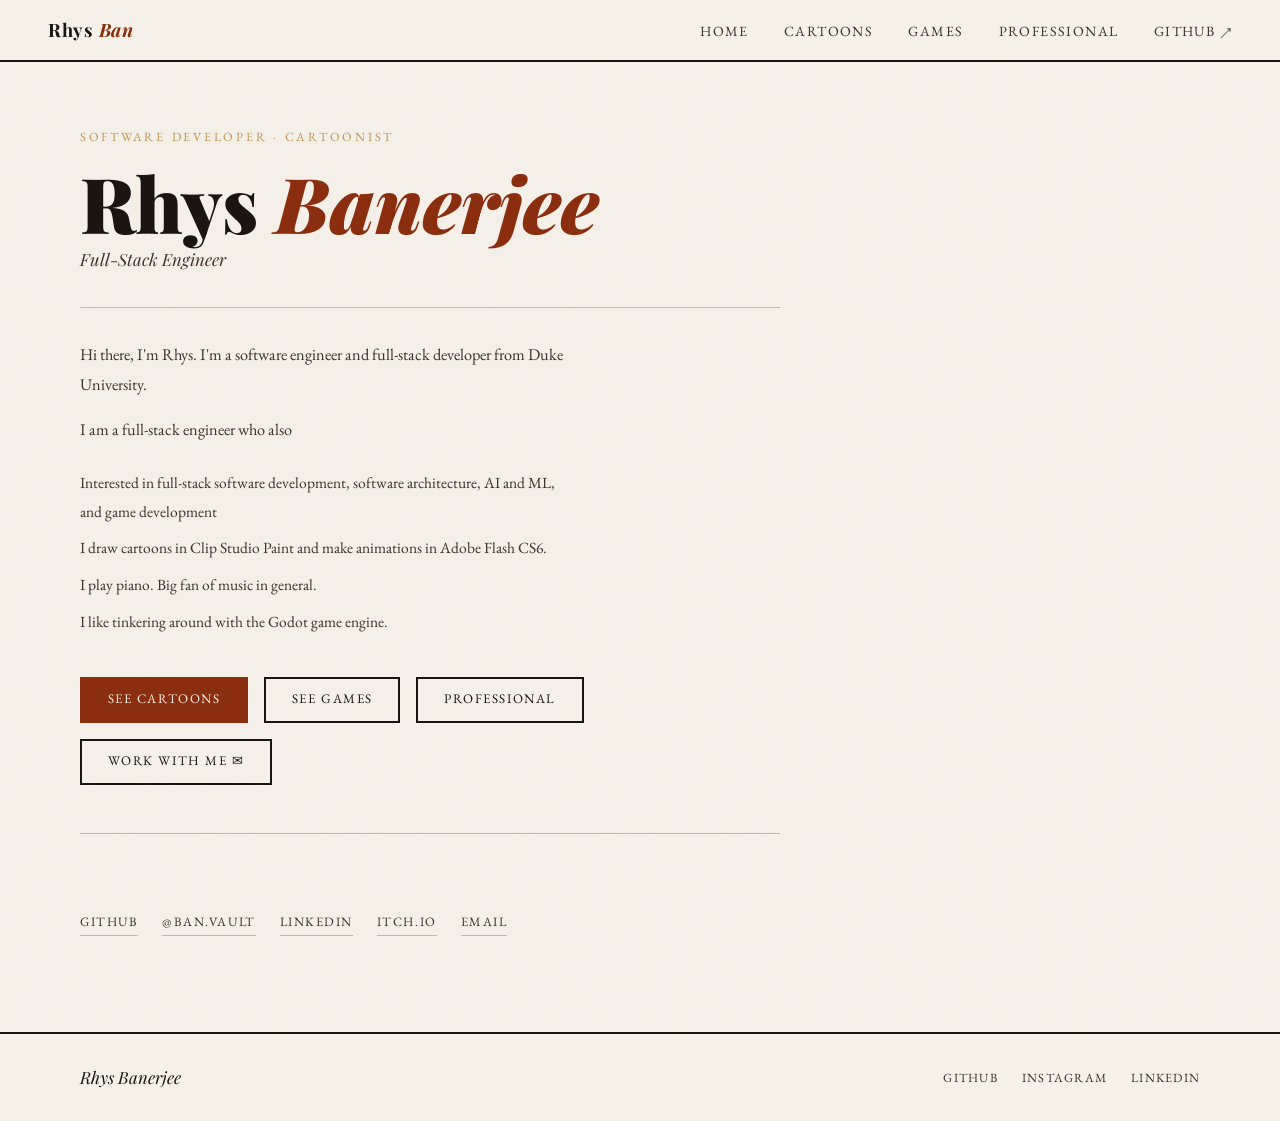
==== index.html @ 0602308c "Added index" ====
<!DOCTYPE html>
<html lang="en">
<head>
  <meta charset="UTF-8" />
  <meta name="viewport" content="width=device-width, initial-scale=1.0" />
  <title>Rhys Banerjee — Portfolio</title>
  <link rel="preconnect" href="https://fonts.googleapis.com">
  <link rel="preconnect" href="https://fonts.gstatic.com" crossorigin>
  <link href="https://fonts.googleapis.com/css2?family=Playfair+Display:ital,wght@0,400;0,700;0,900;1,400;1,700&family=EB+Garamond:ital,wght@0,400;0,500;1,400&display=swap" rel="stylesheet">
  <style>
    :root {
      --cream: #F5F0E8;
      --cream-dark: #EDE6D6;
      --ink: #1A1510;
      --ink-mid: #3D3228;
      --accent: #8B2E0F;
      --accent-light: #C4472A;
      --gold: #BF9456;
      --rule: #C8B89A;
    }

    *, *::before, *::after { box-sizing: border-box; margin: 0; padding: 0; }
    html { scroll-behavior: smooth; }

    body {
      background-color: var(--cream);
      color: var(--ink);
      font-family: 'EB Garamond', Georgia, serif;
      font-size: 18px;
      line-height: 1.75;
      background-image: url("data:image/svg+xml,%3Csvg xmlns='http://www.w3.org/2000/svg' width='400' height='400'%3E%3Cfilter id='n'%3E%3CfeTurbulence type='fractalNoise' baseFrequency='0.75' numOctaves='4' stitchTiles='stitch'/%3E%3CfeColorMatrix type='saturate' values='0'/%3E%3C/filter%3E%3Crect width='400' height='400' filter='url(%23n)' opacity='0.035'/%3E%3C/svg%3E");
    }

    /* NAV */
    nav {
      position: fixed;
      top: 0; left: 0; right: 0;
      z-index: 100;
      background: var(--cream);
      border-bottom: 2px solid var(--ink);
      display: flex;
      align-items: center;
      justify-content: space-between;
      padding: 0 3rem;
      height: 62px;
    }
    .nav-logo {
      font-family: 'Playfair Display', serif;
      font-size: 1.15rem;
      font-weight: 700;
      letter-spacing: 0.04em;
      color: var(--ink);
      text-decoration: none;
      cursor: pointer;
    }
    .nav-logo span { color: var(--accent); font-style: italic; }
    .nav-links { display: flex; gap: 2.2rem; list-style: none; }
    .nav-links a {
      font-family: 'EB Garamond', serif;
      font-size: 0.88rem;
      letter-spacing: 0.1em;
      text-transform: uppercase;
      color: var(--ink-mid);
      text-decoration: none;
      position: relative;
      transition: color 0.2s;
    }
    .nav-links a::after {
      content: '';
      position: absolute;
      left: 0; bottom: -2px;
      width: 0; height: 1px;
      background: var(--accent);
      transition: width 0.25s ease;
    }
    .nav-links a:hover { color: var(--accent); }
    .nav-links a:hover::after { width: 100%; }

    /* PAGES */
    .page { display: none; min-height: 100vh; padding-top: 62px; }
    .page.active { display: block; animation: fadeInUp 0.4s ease both; }

    @keyframes fadeInUp {
      from { opacity: 0; transform: translateY(16px); }
      to { opacity: 1; transform: translateY(0); }
    }

    /* SECTION HEADER */
    .section-header {
      padding: 3.5rem 5rem 2rem;
      border-bottom: 2px solid var(--ink);
    }
    .section-number {
      font-size: 0.75rem;
      letter-spacing: 0.22em;
      text-transform: uppercase;
      color: var(--gold);
      margin-bottom: 0.4rem;
    }
    .section-title {
      font-family: 'Playfair Display', serif;
      font-size: clamp(2.4rem, 4vw, 3.6rem);
      font-weight: 900;
      line-height: 1.05;
      margin-bottom: 0.8rem;
    }
    .section-title em { font-style: italic; color: var(--accent); }
    .section-desc {
      max-width: 55ch;
      color: var(--ink-mid);
      font-size: 1rem;
    }

    /* BUTTONS */
    .btn {
      font-family: 'EB Garamond', serif;
      font-size: 0.82rem;
      letter-spacing: 0.12em;
      text-transform: uppercase;
      padding: 0.6rem 1.6rem;
      border: 2px solid var(--ink);
      background: transparent;
      color: var(--ink);
      cursor: pointer;
      text-decoration: none;
      display: inline-block;
      transition: background 0.2s, color 0.2s;
    }
    .btn:hover { background: var(--ink); color: var(--cream); }
    .btn.btn-accent { background: var(--accent); border-color: var(--accent); color: var(--cream); }
    .btn.btn-accent:hover { background: #6e2008; border-color: #6e2008; }

    /* ══ HOME ══ */
    #home.active {
      display: flex;
      flex-direction: column;
    }

    .home-content {
      padding: 4rem 5rem 3rem;
      max-width: 860px;
    }

    .eyebrow {
      font-size: 0.78rem;
      letter-spacing: 0.22em;
      text-transform: uppercase;
      color: var(--gold);
      margin-bottom: 1rem;
    }

    .home-title {
      font-family: 'Playfair Display', serif;
      font-size: clamp(3.5rem, 6vw, 5.5rem);
      font-weight: 900;
      line-height: 1.0;
      margin-bottom: 0.3rem;
    }
    .home-title em { font-style: italic; color: var(--accent); }

    .home-subtitle {
      font-family: 'Playfair Display', serif;
      font-size: 1.05rem;
      font-style: italic;
      color: var(--ink-mid);
      margin-bottom: 2rem;
      padding-bottom: 2rem;
      border-bottom: 1px solid var(--rule);
    }

    .bio-text {
      font-size: 1.02rem;
      color: var(--ink-mid);
      line-height: 1.85;
      max-width: 62ch;
    }
    .bio-text p + p { margin-top: 0.9em; }

    .bio-facts {
      margin-top: 1.5rem;
      list-style: none;
      display: flex;
      flex-direction: column;
      gap: 0.5rem;
    }
    .bio-facts li {
      font-size: 0.97rem;
      color: var(--ink-mid);
      display: flex;
      align-items: baseline;
      gap: 0.7rem;
    }
    .bio-facts li .fact-icon {
      font-size: 1rem;
      flex-shrink: 0;
    }

    .home-ctas {
      margin-top: 2.5rem;
      display: flex;
      gap: 1rem;
      flex-wrap: wrap;
      align-items: center;
      padding-bottom: 3rem;
      border-bottom: 1px solid var(--rule);
    }

    .social-strip {
      padding: 1.8rem 5rem 3rem;
      display: flex;
      gap: 1.5rem;
      flex-wrap: wrap;
    }
    .social-link {
      font-size: 0.8rem;
      letter-spacing: 0.12em;
      text-transform: uppercase;
      color: var(--ink-mid);
      text-decoration: none;
      border-bottom: 1px solid var(--rule);
      padding-bottom: 2px;
      transition: color 0.2s, border-color 0.2s;
    }
    .social-link:hover { color: var(--accent); border-color: var(--accent); }

    /* ══ CARTOONS ══ */
    .comics-grid {
      padding: 3rem 5rem;
      display: grid;
      grid-template-columns: repeat(2, 1fr);
      gap: 2.5rem;
    }

    .comic-card {
      border: 2px solid var(--ink);
      background: var(--cream);
      position: relative;
      overflow: hidden;
      cursor: pointer;
      transition: transform 0.2s, box-shadow 0.2s;
    }
    .comic-card:hover {
      transform: translate(-4px, -4px);
      box-shadow: 7px 7px 0 var(--ink);
    }

    .comic-card img {
      width: 100%;
      display: block;
      border-bottom: 2px solid var(--ink);
      background: #fff;
    }

    .comic-card-label {
      padding: 0.75rem 1rem;
      font-family: 'Playfair Display', serif;
      font-style: italic;
      font-size: 0.95rem;
      color: var(--ink-mid);
      background: var(--cream-dark);
    }

    .comic-card-label .series {
      font-size: 0.7rem;
      font-style: normal;
      letter-spacing: 0.15em;
      text-transform: uppercase;
      color: var(--gold);
      display: block;
      margin-bottom: 0.2rem;
    }

    /* Lightbox */
    .lightbox {
      display: none;
      position: fixed;
      inset: 0;
      background: rgba(26,21,16,0.92);
      z-index: 999;
      align-items: center;
      justify-content: center;
      cursor: zoom-out;
    }
    .lightbox.open { display: flex; animation: fadeInUp 0.2s ease; }
    .lightbox img {
      max-width: 90vw;
      max-height: 90vh;
      border: 3px solid var(--cream);
      box-shadow: 0 20px 60px rgba(0,0,0,0.6);
    }
    .lightbox-close {
      position: absolute;
      top: 1.5rem; right: 2rem;
      font-family: 'Playfair Display', serif;
      font-size: 2rem;
      color: var(--cream);
      cursor: pointer;
      background: none;
      border: none;
      line-height: 1;
    }

    .ig-footer-strip {
      margin: 0 5rem 3rem;
      border: 2px solid var(--ink);
      padding: 1.5rem 2rem;
      background: var(--cream-dark);
      display: flex;
      align-items: center;
      justify-content: space-between;
      flex-wrap: wrap;
      gap: 1rem;
    }
    .ig-footer-left {
      font-family: 'Playfair Display', serif;
    }
    .ig-footer-left .ig-handle {
      font-size: 1.4rem;
      font-style: italic;
    }
    .ig-footer-left .ig-count {
      font-size: 0.8rem;
      letter-spacing: 0.1em;
      color: var(--gold);
      text-transform: uppercase;
    }

    /* ══ GAMES ══ */
    .game-layout {
      padding: 3rem 5rem;
      display: grid;
      grid-template-columns: 1.1fr 0.9fr;
      gap: 3rem;
      align-items: start;
    }


    .game-info { padding-top: 0.5rem; }
    .game-meta {
      font-size: 0.75rem;
      letter-spacing: 0.18em;
      text-transform: uppercase;
      color: var(--gold);
      margin-bottom: 0.5rem;
    }
    .game-name {
      font-family: 'Playfair Display', serif;
      font-size: 2.2rem;
      font-weight: 900;
      margin-bottom: 1.2rem;
    }
    .game-desc {
      color: var(--ink-mid);
      font-size: 1rem;
      line-height: 1.8;
      margin-bottom: 1.8rem;
      border-top: 1px solid var(--rule);
      padding-top: 1.2rem;
    }
    .tag-list { display: flex; flex-wrap: wrap; gap: 0.45rem; margin-bottom: 1.8rem; }
    .tag {
      border: 1px solid var(--ink);
      font-size: 0.73rem;
      letter-spacing: 0.1em;
      text-transform: uppercase;
      padding: 0.2rem 0.7rem;
      color: var(--ink-mid);
    }

    /* ══ PROFESSIONAL ══ */
    .pro-content {
      padding: 3rem 5rem;
    }

    .resume-strip {
      border: 2px solid var(--ink);
      padding: 2rem 2.5rem;
      margin-bottom: 2.5rem;
      background: var(--cream-dark);
      display: flex;
      justify-content: space-between;
      align-items: center;
      gap: 1rem;
      flex-wrap: wrap;
    }
    .resume-strip-left h3 {
      font-family: 'Playfair Display', serif;
      font-size: 1.3rem;
      margin-bottom: 0.3rem;
    }
    .resume-strip-left p {
      font-size: 0.9rem;
      color: var(--ink-mid);
    }

    .exp-entry {
      border-left: 3px solid var(--ink);
      padding-left: 1.8rem;
      margin-bottom: 2.5rem;
      position: relative;
    }
    .exp-entry::before {
      content: '';
      width: 10px; height: 10px;
      background: var(--accent);
      border-radius: 50%;
      position: absolute;
      left: -6.5px;
      top: 0.55rem;
    }
    .exp-company {
      font-size: 0.72rem;
      letter-spacing: 0.18em;
      text-transform: uppercase;
      color: var(--gold);
      margin-bottom: 0.2rem;
    }
    .exp-role {
      font-family: 'Playfair Display', serif;
      font-size: 1.3rem;
      font-weight: 700;
      margin-bottom: 0.2rem;
    }
    .exp-period {
      font-size: 0.82rem;
      color: var(--ink-mid);
      font-style: italic;
      margin-bottom: 0.8rem;
    }
    .exp-bullets {
      list-style: none;
      color: var(--ink-mid);
      font-size: 0.95rem;
      display: flex;
      flex-direction: column;
      gap: 0.4rem;
    }
    .exp-bullets li::before {
      content: '— ';
      color: var(--accent);
    }

    .skills-row {
      margin: 2.5rem 0;
      padding: 2rem 0;
      border-top: 1px solid var(--rule);
      border-bottom: 1px solid var(--rule);
    }
    .skills-row h4 {
      font-family: 'Playfair Display', serif;
      font-style: italic;
      font-size: 1.1rem;
      margin-bottom: 1rem;
    }
    .skills-tags {
      display: flex;
      flex-wrap: wrap;
      gap: 0.5rem;
    }
    .skill-tag {
      border: 1px solid var(--rule);
      padding: 0.3rem 0.9rem;
      font-size: 0.82rem;
      color: var(--ink-mid);
      background: var(--cream-dark);
    }

    .pro-links {
      display: grid;
      grid-template-columns: 1fr 1fr;
      gap: 1.5rem;
      margin-top: 2.5rem;
    }
    .pro-link-card {
      border: 2px solid var(--ink);
      padding: 1.8rem 2rem;
      text-decoration: none;
      color: var(--ink);
      display: block;
      transition: transform 0.2s, box-shadow 0.2s;
      background: var(--cream);
      position: relative;
    }
    .pro-link-card::before {
      content: '';
      position: absolute;
      inset: 5px;
      border: 1px solid var(--rule);
      pointer-events: none;
    }
    .pro-link-card:hover {
      transform: translate(-4px, -4px);
      box-shadow: 7px 7px 0 var(--ink);
    }
    .pro-link-card .plc-icon { font-size: 1.6rem; margin-bottom: 0.6rem; }
    .pro-link-card .plc-title {
      font-family: 'Playfair Display', serif;
      font-size: 1.2rem;
      font-weight: 700;
      margin-bottom: 0.3rem;
    }
    .pro-link-card .plc-desc {
      font-size: 0.88rem;
      color: var(--ink-mid);
      line-height: 1.6;
    }

    /* FOOTER */
    footer {
      border-top: 2px solid var(--ink);
      padding: 1.8rem 5rem;
      display: flex;
      justify-content: space-between;
      align-items: center;
      background: var(--cream);
      margin-top: 3rem;
    }
    .footer-name {
      font-family: 'Playfair Display', serif;
      font-style: italic;
      font-size: 1.05rem;
    }
    .footer-links { display: flex; gap: 1.5rem; }
    .footer-links a {
      font-size: 0.78rem;
      letter-spacing: 0.1em;
      text-transform: uppercase;
      color: var(--ink-mid);
      text-decoration: none;
      transition: color 0.2s;
    }
    .footer-links a:hover { color: var(--accent); }

    .deco-rule {
      display: flex; align-items: center; gap: 1rem; margin: 1.5rem 0;
    }
    .deco-rule::before, .deco-rule::after {
      content: ''; flex: 1; height: 1px; background: var(--rule);
    }
    .deco-rule span { font-size: 1.1rem; color: var(--gold); }

    @media (max-width: 860px) {
      nav { padding: 0 1.5rem; }
      .nav-links { gap: 1rem; }
      .home-content, .social-strip, .section-header,
      .comics-grid, .ig-footer-strip, .game-layout, .pro-content { padding-left: 1.5rem; padding-right: 1.5rem; }
      .comics-grid { grid-template-columns: 1fr; }
      .game-layout { grid-template-columns: 1fr; }
      .pro-links { grid-template-columns: 1fr; }
      footer { flex-direction: column; gap: 1rem; text-align: center; padding: 1.5rem; }
    }

    /* Game thumbnail */
    .game-thumb-link { display: block; text-decoration: none; }
    .game-thumb-wrap {
      border: 3px solid var(--ink);
      box-shadow: 8px 8px 0 var(--ink);
      position: relative;
      overflow: hidden;
      transition: transform 0.2s, box-shadow 0.2s;
    }
    .game-thumb-link:hover .game-thumb-wrap {
      transform: translate(-4px, -4px);
      box-shadow: 12px 12px 0 var(--ink);
    }
    .game-thumb-img {
      display: block;
      width: 100%;
      aspect-ratio: 16/10;
      object-fit: cover;
    }
    .game-thumb-overlay {
      position: absolute;
      inset: 0;
      background: rgba(26,21,16,0.55);
      display: flex;
      align-items: center;
      justify-content: center;
      opacity: 0;
      transition: opacity 0.2s;
    }
    .game-thumb-link:hover .game-thumb-overlay { opacity: 1; }
    .game-thumb-cta {
      font-family: 'Playfair Display', serif;
      font-size: 1.4rem;
      font-style: italic;
      color: var(--cream);
      letter-spacing: 0.05em;
      text-shadow: 0 2px 8px rgba(0,0,0,0.5);
    }

  </style>
</head>
<body>

  <nav>
    <span class="nav-logo" onclick="showPage('home')">Rhys <span>Ban</span></span>
    <ul class="nav-links">
      <li><a href="#" onclick="showPage('home')">Home</a></li>
      <li><a href="#" onclick="showPage('cartoons')">Cartoons</a></li>
      <li><a href="#" onclick="showPage('games')">Games</a></li>
      <li><a href="#" onclick="showPage('professional')">Professional</a></li>
      <li><a href="https://github.com/Rhys-Banerjee" target="_blank">GitHub ↗</a></li>
    </ul>
  </nav>

  <!-- ══ HOME ══ -->
  <section id="home" class="page active">
    <div class="home-content">
      <p class="eyebrow">Software Developer · Cartoonist</p>
      <h1 class="home-title">Rhys <em>Banerjee</em></h1>
      <p class="home-subtitle">Full-Stack Engineer </p>
      <div class="bio-text">
        <p>Hi there, I'm Rhys. I'm a software engineer and full-stack developer from Duke University. </p>
        <p>I am a full-stack engineer who also  </p>
        <ul class="bio-facts">
          <li><span>Interested in full-stack software development, software architecture, AI and ML, and game development </span></li>
          <li><span>I draw cartoons in Clip Studio Paint and make animations in Adobe Flash CS6.</span></li>
          <li><span>I play piano. Big fan of music in general.</span></li>
          <li><span>I like tinkering around with the Godot game engine. </span></li>
        </ul>
      </div>
      <div class="home-ctas">
        <a class="btn btn-accent" href="#" onclick="showPage('cartoons')">See Cartoons</a>
        <a class="btn" href="#" onclick="showPage('games')">See Games</a>
        <a class="btn" href="#" onclick="showPage('professional')">Professional</a>
        <a class="btn" href="/cdn-cgi/l/email-protection#b8cad0c1cb96dad9d6ddcad2ddddf8dfd5d9d1d496dbd7d5">Work With Me ✉</a>
      </div>
    </div>
    <div class="social-strip">
      <a class="social-link" href="https://github.com/Rhys-Banerjee" target="_blank">GitHub</a>
      <a class="social-link" href="https://www.instagram.com/ban.vault" target="_blank">@ban.vault</a>
      <a class="social-link" href="https://www.linkedin.com/in/urjit-banerjee-83a901193/" target="_blank">LinkedIn</a>
      <a class="social-link" href="https://riceban.itch.io" target="_blank">Itch.io</a>
      <a class="social-link" href="/cdn-cgi/l/email-protection#e5978d9c96cb87848b80978f8080a58288848c89cb868a88">Email</a>
    </div>
    <footer>
      <span class="footer-name">Rhys Banerjee</span>
      <div class="footer-links">
        <a href="https://github.com/Rhys-Banerjee" target="_blank">GitHub</a>
        <a href="https://www.instagram.com/ban.vault" target="_blank">Instagram</a>
        <a href="https://www.linkedin.com/in/urjit-banerjee-83a901193/" target="_blank">LinkedIn</a>
      </div>
    </footer>
  </section>

  <!-- ══ CARTOONS ══ -->
  <section id="cartoons" class="page">
    <div class="section-header">
      <p class="section-number">02 — Cartoons</p>
      <h2 class="section-title">The <em>Comics</em></h2>
      <p class="section-desc">Hand-drawn digital comics. Generally absurdist or observational in tone. Click any strip to enlarge.</p>
    </div>

    <div class="comics-grid">
      <div class="comic-card" onclick="openLightbox('[data-uri]')">
        <img src="[data-uri]" alt="Clowns in 1950s vs Now" loading="lazy" />
        <div class="comic-card-label">
          <span class="series">Standalone</span>
          Clowns: Then &amp; Now
        </div>
      </div>
      <div class="comic-card" onclick="openLightbox('[data-uri]')">
        <img src="[data-uri]" alt="Hero McHero and the Prequels" loading="lazy" />
        <div class="comic-card-label">
          <span class="series">Standalone</span>
          Hero McHero &amp; Evil Villain
        </div>
      </div>
      <div class="comic-card" onclick="openLightbox('[data-uri]')">
        <img src="[data-uri]" alt="The Tongue Master" loading="lazy" />
        <div class="comic-card-label">
          <span class="series">The Tongue Master Series</span>
          Tongue Master vs. Everyone
        </div>
      </div>
      <div class="comic-card" onclick="openLightbox('[data-uri]')">
        <img src="[data-uri]" alt="Teeth Master" loading="lazy" />
        <div class="comic-card-label">
          <span class="series">The Tongue Master Series</span>
          Teeth Master's Hit List
        </div>
      </div>
      <div class="comic-card" onclick="openLightbox('[data-uri]')">
        <img src="[data-uri]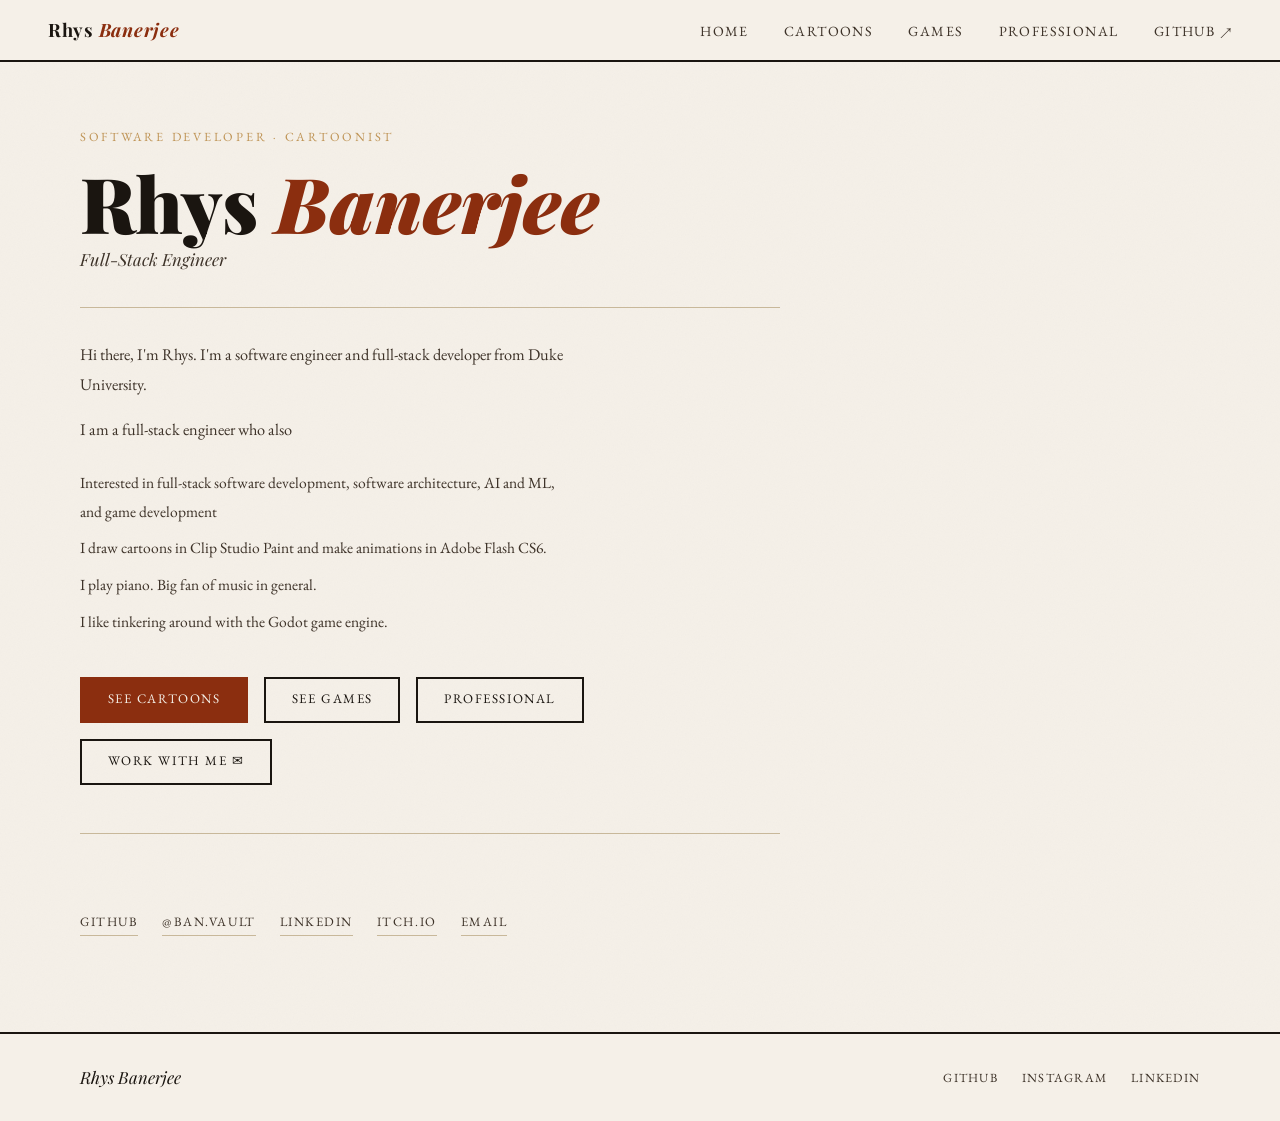
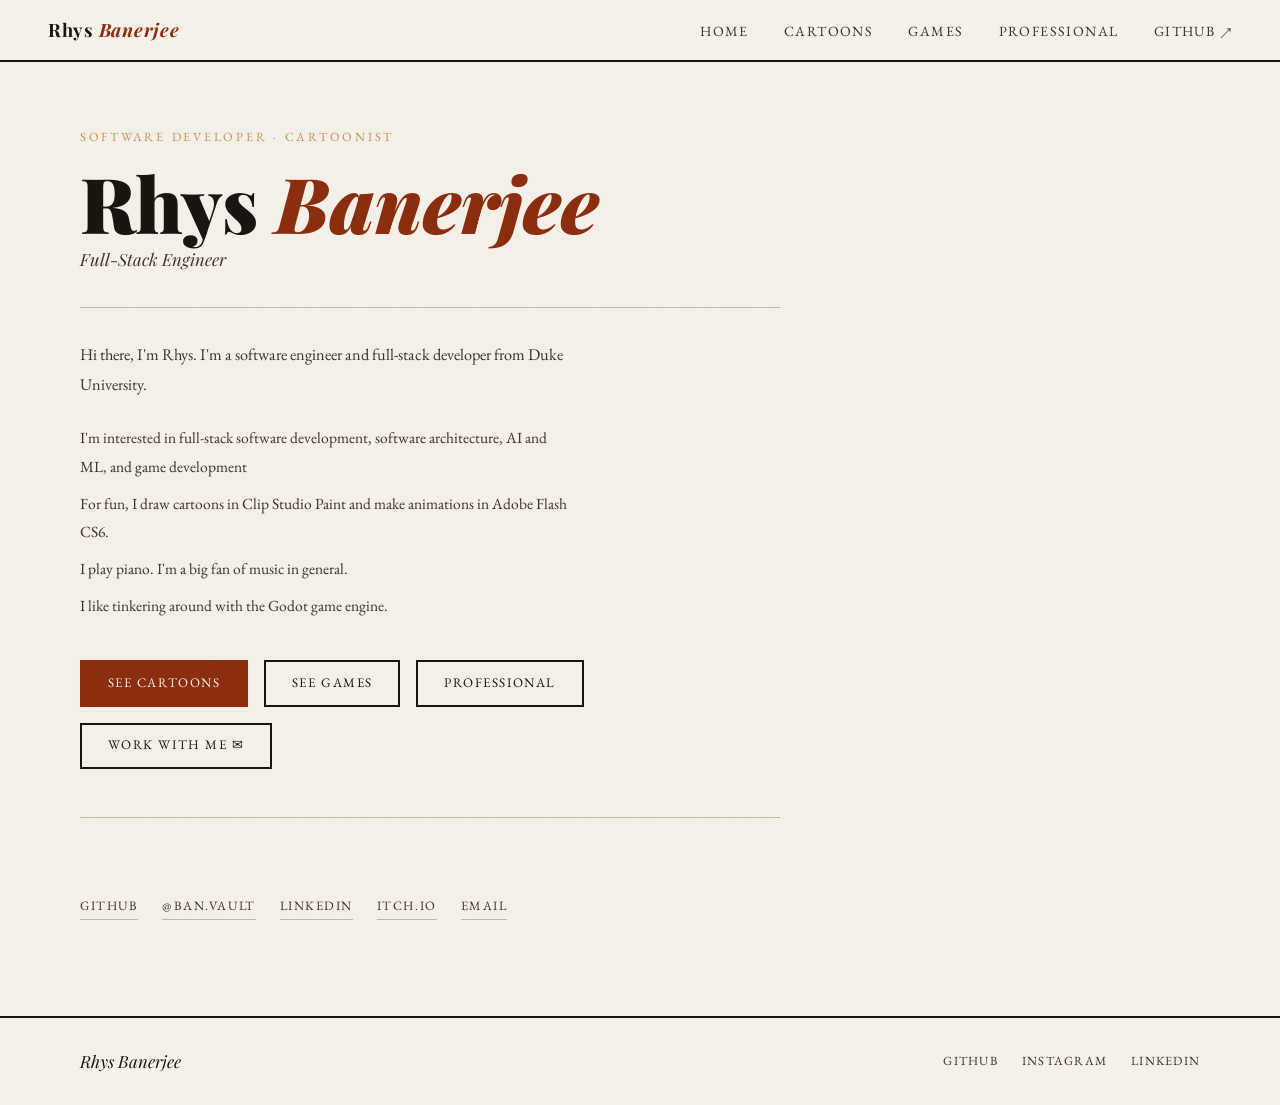
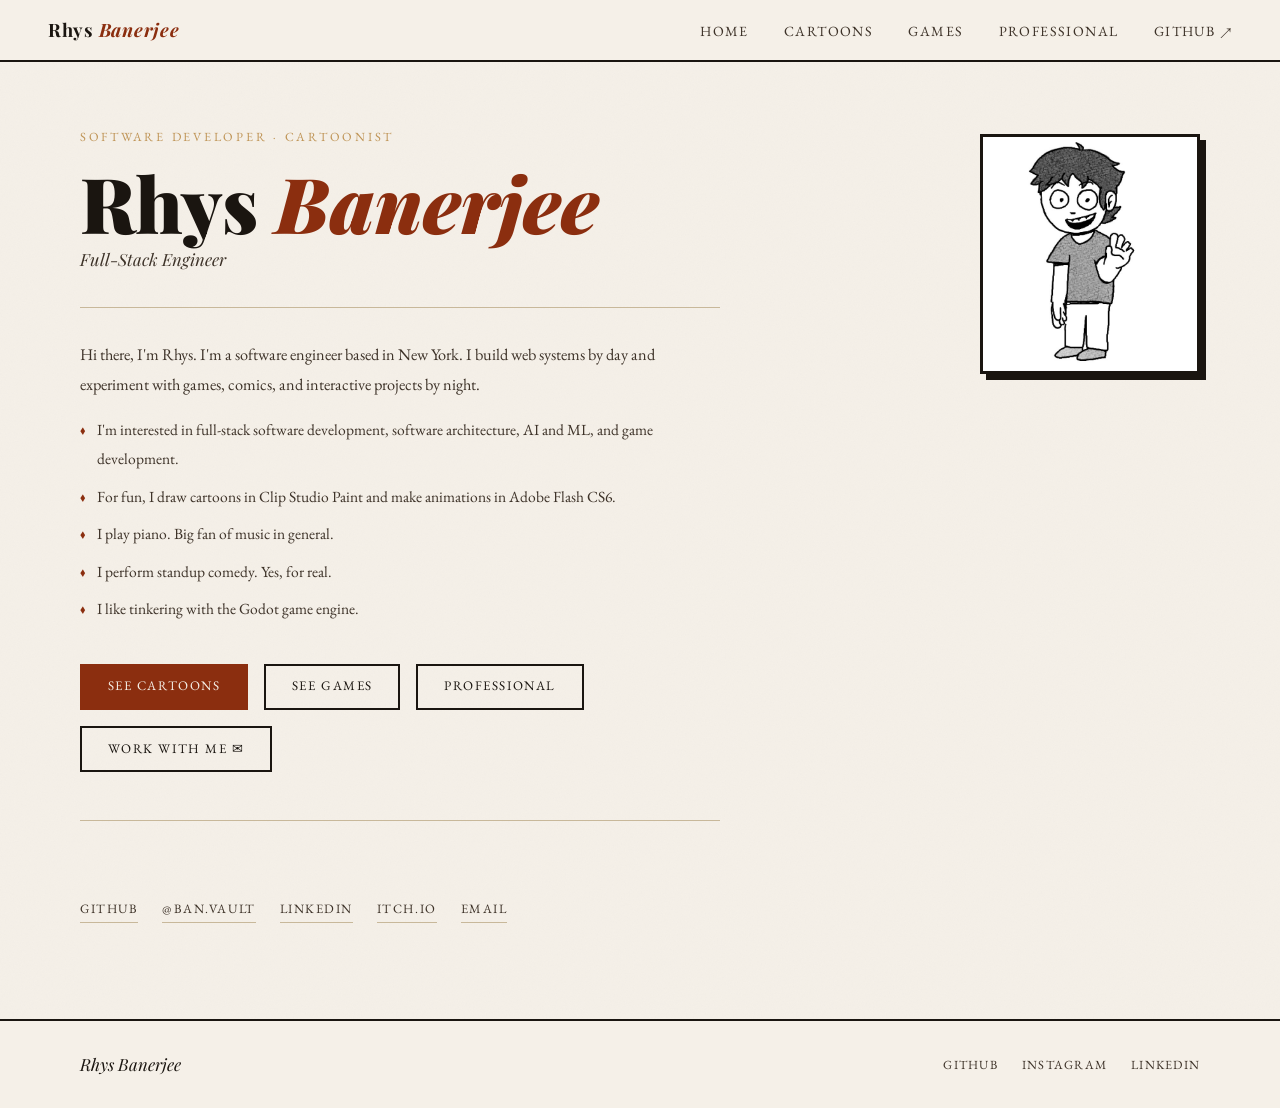
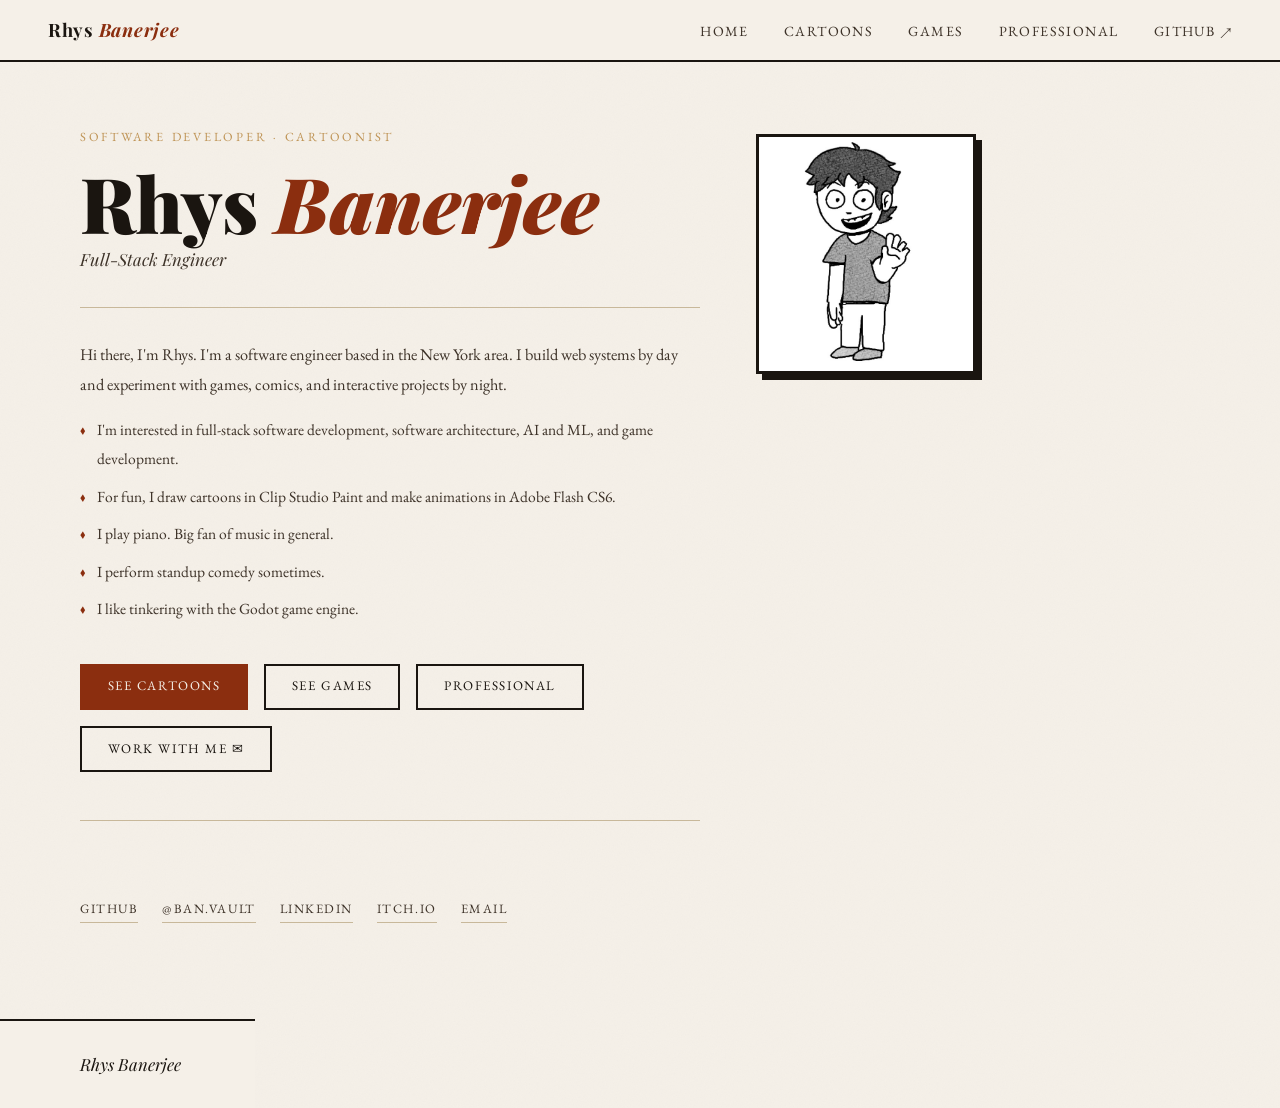
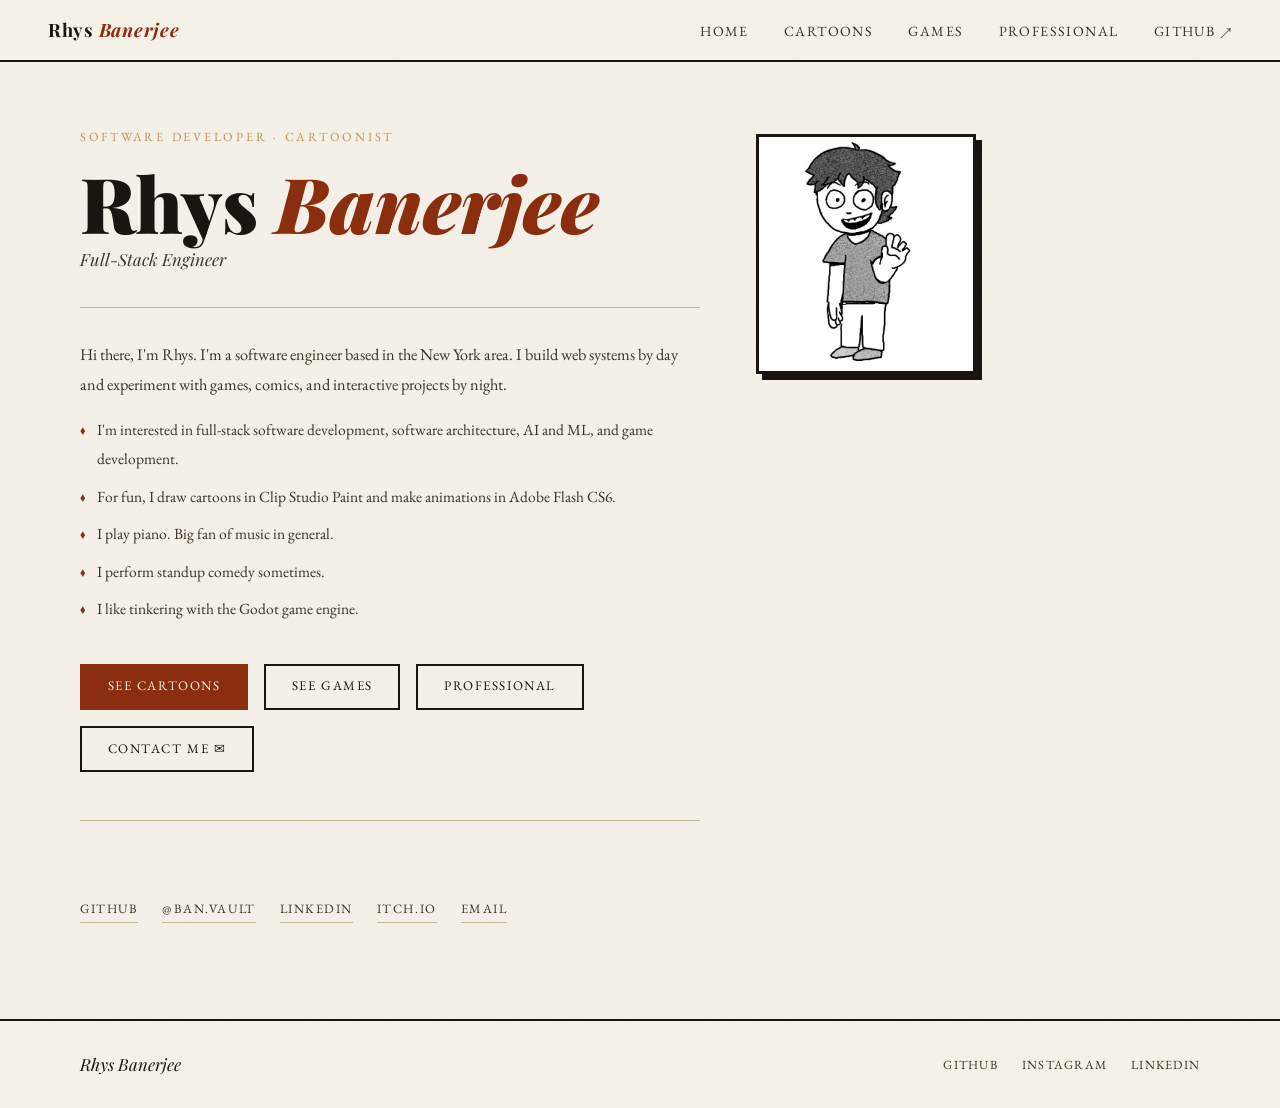
